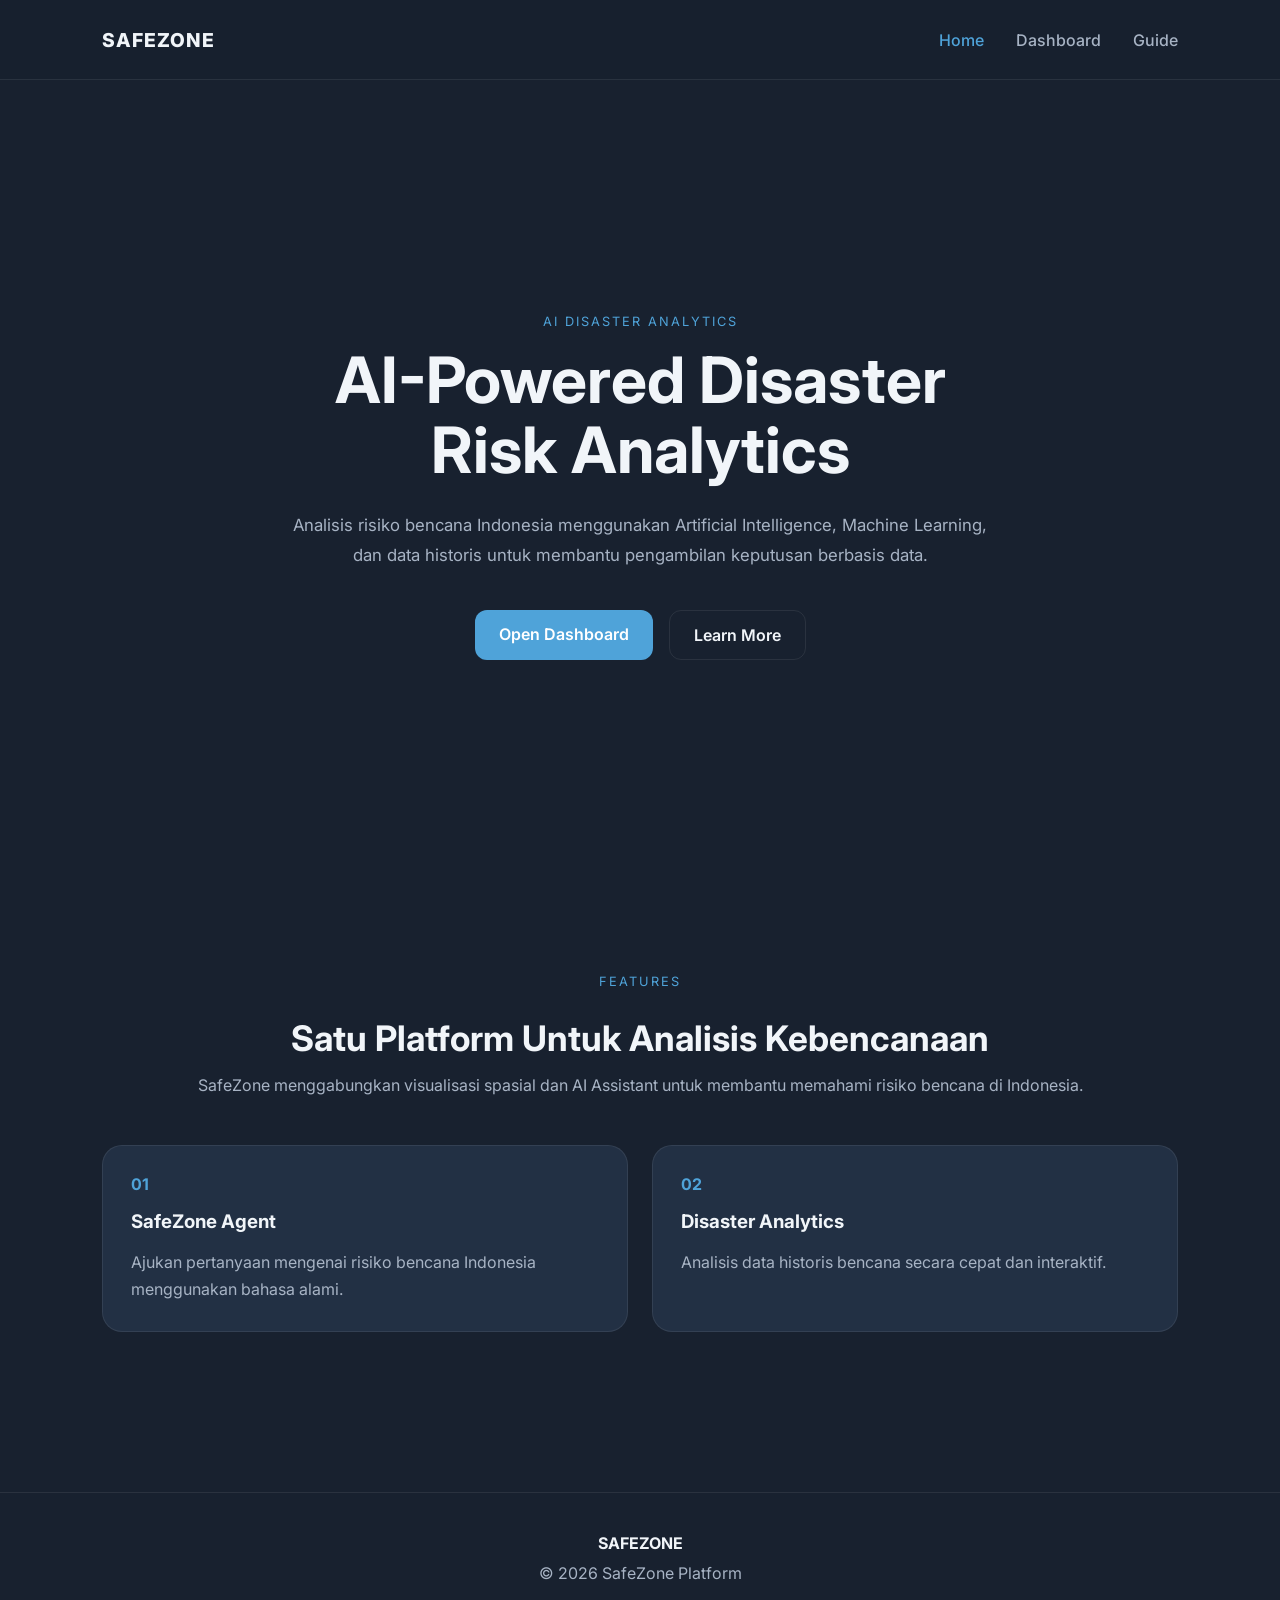
==== index.html @ c96df090 "polishing design and initialize chatbot" ====
<!DOCTYPE html>
<html lang="id">

<head>
    <meta charset="UTF-8">
    <meta name="viewport" content="width=device-width, initial-scale=1.0">

    <title>SafeZone</title>

    <link rel="preconnect" href="https://fonts.googleapis.com">
    <link rel="preconnect" href="https://fonts.gstatic.com" crossorigin>

    <link href="https://fonts.googleapis.com/css2?family=Inter:wght@300;400;500;600;700;800&display=swap"
        rel="stylesheet">

    <link rel="stylesheet" href="css/style.css">
</head>

<body>

    <!-- HEADER -->
    <header class="header">

        <a href="index.html" class="logo">
            SAFEZONE
        </a>

        <nav class="navbar">
            <a href="index.html" class="active">Home</a>
            <a href="dashboard.html">Dashboard</a>
            <a href="guide.html">Guide</a>
        </nav>

    </header>

    <!-- HERO -->
    <section class="hero">

        <div class="hero-content">

            <span class="section-tag">
                AI DISASTER ANALYTICS
            </span>

            <h1>
                AI-Powered Disaster <br>
                Risk Analytics
            </h1>

            <p>
                Analisis risiko bencana Indonesia menggunakan
                Artificial Intelligence, Machine Learning,
                dan data historis untuk membantu pengambilan
                keputusan berbasis data.
            </p>

            <div class="hero-buttons">

                <a href="dashboard.html" class="btn-primary">
                    Open Dashboard
                </a>

                <a href="guide.html" class="btn-secondary">
                    Learn More
                </a>

            </div>

        </div>

    </section>

    <!-- FEATURES -->
    <section class="features-section">

        <div class="section-header">

            <span class="section-tag">
                FEATURES
            </span>

            <h2>
                Satu Platform Untuk Analisis Kebencanaan
            </h2>

            <p>
                SafeZone menggabungkan visualisasi spasial dan
                AI Assistant untuk membantu memahami risiko
                bencana di Indonesia.
            </p>

        </div>

        <div class="features-grid">

            <article class="feature-card">

                <span class="feature-number">
                    01
                </span>

                <h3>
                    SafeZone Agent
                </h3>

                <p>
                    Ajukan pertanyaan mengenai risiko
                    bencana Indonesia menggunakan bahasa alami.
                </p>

            </article>

            <article class="feature-card">

                <span class="feature-number">
                    02
                </span>

                <h3>
                    Disaster Analytics
                </h3>

                <p>
                    Analisis data historis bencana
                    secara cepat dan interaktif.
                </p>

            </article>

        </div>

    </section>

    <!-- FOOTER -->
    <footer>

        <div class="footer-logo">
            SAFEZONE
        </div>

        <div class="footer-copy">
            © 2026 SafeZone Platform
        </div>

    </footer>

</body>

</html>
---- css/style.css ----
:root{

    --bg:#18212F;

    --surface:#223044;

    --surface-2:#2B3A4F;

    --accent:#4FA3D9;

    --accent-hover:#6AB5E5;

    --text:#F1F5F9;

    --muted:#A7B3C4;

    --border:rgba(255,255,255,.08);

}

*{
    margin:0;
    padding:0;
    box-sizing:border-box;
}

html{
    scroll-behavior:smooth;
}

body{

    font-family:'Inter',sans-serif;

    background:var(--bg);

    color:var(--text);

    min-height:100vh;

}

/* HEADER */

.header{

    position:sticky;

    top:0;

    z-index:1000;

    width:100%;

    height:80px;

    padding:0 8%;

    display:flex;

    justify-content:space-between;

    align-items:center;

    background:rgba(24,33,47,.92);

    backdrop-filter:blur(12px);

    border-bottom:1px solid var(--border);

}

.logo{

    text-decoration:none;

    color:var(--text);

    font-size:1.2rem;

    font-weight:800;

    letter-spacing:1px;

}

.navbar{

    display:flex;

    gap:32px;

}

.navbar a{

    text-decoration:none;

    color:var(--muted);

    font-weight:500;

    transition:.25s;

}

.navbar a:hover{

    color:var(--text);

}

.navbar a.active{

    color:var(--accent);

}

/* HERO */

.hero{

    min-height:90vh;

    display:flex;

    justify-content:center;

    align-items:center;

    padding:0 8%;

}

.hero-content{

    max-width:900px;

    text-align:center;

}

.section-tag{

    display:inline-block;

    color:var(--accent);

    font-size:.8rem;

    letter-spacing:2px;

    margin-bottom:16px;

}

.hero h1{

    font-size:4rem;

    line-height:1.1;

    margin-bottom:24px;

}

.hero p{

    color:var(--muted);

    font-size:1.05rem;

    line-height:1.8;

    max-width:700px;

    margin:auto;

}

.hero-buttons{

    margin-top:40px;

    display:flex;

    justify-content:center;

    gap:16px;

}

.btn-primary,
.btn-secondary{

    text-decoration:none;

    padding:14px 24px;

    border-radius:12px;

    font-weight:600;

    transition:.25s;

}

.btn-primary{

    background:var(--accent);

    color:white;

}

.btn-primary:hover{

    background:var(--accent-hover);

}

.btn-secondary{

    border:1px solid var(--border);

    color:var(--text);

}

.btn-secondary:hover{

    background:var(--surface);

}

/* FEATURES */

.features-section{

    padding:80px 8%;

}

.section-header{

    text-align:center;

    margin-bottom:50px;

}

.section-header h2{

    margin-top:12px;

    font-size:2.2rem;

}

.section-header p{

    color:var(--muted);

    margin-top:16px;

}

.features-grid{

    display:grid;

    grid-template-columns:repeat(auto-fit,minmax(280px,1fr));

    gap:24px;

}

.feature-card{

    background:var(--surface);

    border:1px solid var(--border);

    border-radius:20px;

    padding:28px;

    transition:.25s;

}

.feature-card:hover{

    transform:translateY(-4px);

    background:var(--surface-2);

}

.feature-number{

    color:var(--accent);

    font-weight:700;

}

.feature-card h3{

    margin:16px 0;

}

.feature-card p{

    color:var(--muted);

    line-height:1.7;

}

/* DASHBOARD */

.dashboard-layout{

    display:grid;

    grid-template-columns:2fr 1fr;

    gap:24px;

    padding:24px;

    min-height:calc(100vh - 80px);

}

.map-placeholder{

    height:calc(100vh - 128px);

    border-radius:24px;

    background:
    linear-gradient(
        135deg,
        #223044,
        #18212F
    );

    border:1px solid var(--border);

    display:flex;

    justify-content:center;

    align-items:center;

    text-align:center;

}

.placeholder-content h2{

    margin:16px 0;

    font-size:2rem;

}

.placeholder-content p{

    color:var(--muted);

}

.placeholder-small{

    margin-top:12px;

    font-size:.9rem;

}

.sidebar{

    height:calc(100vh - 128px);

    display:flex;

    flex-direction:column;

}

.chat-card,
.answer-card{

    background:var(--surface);

    border:1px solid var(--border);

    border-radius:20px;

    padding:24px;

    height:100%;

    display:flex;

    flex-direction:column;

}

.chat-card textarea{

    flex:1;

    min-height:180px;
}

.card-subtitle{

    color:var(--muted);

    margin-top:8px;

    margin-bottom:18px;

}

textarea{

    width:100%;

    height:140px;

    resize:none;

    background:var(--bg);

    border:1px solid var(--border);

    border-radius:12px;

    color:var(--text);

    padding:14px;

    font-family:'Inter',sans-serif;

}

textarea:focus{

    outline:none;

    border-color:var(--accent);

}

.prompt-grid{

    display:grid;

    gap:10px;

    margin:16px 0;

}

.prompt-grid button{

    background:var(--surface-2);

    color:var(--text);

    border:none;

    border-radius:12px;

    padding:12px;

    cursor:pointer;

    transition:.25s;

}

.prompt-grid button:hover{

    background:#34475f;

}

.send-btn{

    width:100%;

    border:none;

    border-radius:12px;

    padding:14px;

    background:var(--accent);

    color:white;

    font-weight:600;

    cursor:pointer;

}

.send-btn:hover{

    background:var(--accent-hover);

}

.answer-card{

    min-height:250px;

}

#answer-content{

    margin-top:16px;

    color:var(--muted);

    line-height:1.8;

}

/* GUIDE */

.guide-section{

    padding:80px 8%;

    display:flex;

    justify-content:center;

}

.guide-card{

    width:100%;

    max-width:900px;

    background:var(--surface);

    border:1px solid var(--border);

    border-radius:24px;

    padding:40px;

}

.guide-card h1{

    margin:16px 0;

}

.guide-card p{

    color:var(--muted);

    margin-bottom:24px;

}

.guide-card ol{

    padding-left:20px;

}

.guide-card li{

    margin-bottom:16px;

    line-height:1.8;

}

/* FOOTER */

footer{

    padding:40px;

    text-align:center;

    border-top:1px solid var(--border);

    margin-top:80px;

}

.footer-logo{

    font-weight:700;

    margin-bottom:10px;

}

.footer-copy{

    color:var(--muted);

}

/* RESPONSIVE */

@media(max-width:1100px){

    .dashboard-layout{

        grid-template-columns:1fr;

    }

    .map-placeholder{

        height:500px;

    }

}

@media(max-width:768px){

    .header{

        padding:0 5%;

    }

    .navbar{

        gap:16px;

    }

    .hero h1{

        font-size:2.8rem;

    }

    .hero-buttons{

        flex-direction:column;

    }

}

.hidden{
    display:none;
}

.answer-header{

    display:flex;

    justify-content:space-between;

    align-items:center;

    margin-bottom:20px;

}

.close-answer{

    width:38px;

    height:38px;

    border:none;

    border-radius:10px;

    cursor:pointer;

    background:var(--surface-2);

    color:white;

    font-size:16px;

    transition:.2s;

}

.close-answer:hover{

    background:#3d5068;

}

#answer-content{
    overflow-y: auto;

    /* Firefox */
    scrollbar-width: thin;
    scrollbar-color: rgba(255,255,255,0.15) transparent;
}

/* Chrome / Edge */
#answer-content::-webkit-scrollbar{
    width: 3px;
}

#answer-content::-webkit-scrollbar-track{
    background: transparent;
}

#answer-content::-webkit-scrollbar-thumb{
    background: rgba(255,255,255,0.15);
    border-radius: 999px;
}

#answer-content::-webkit-scrollbar-thumb:hover{
    background: rgba(255,255,255,0.3);
}
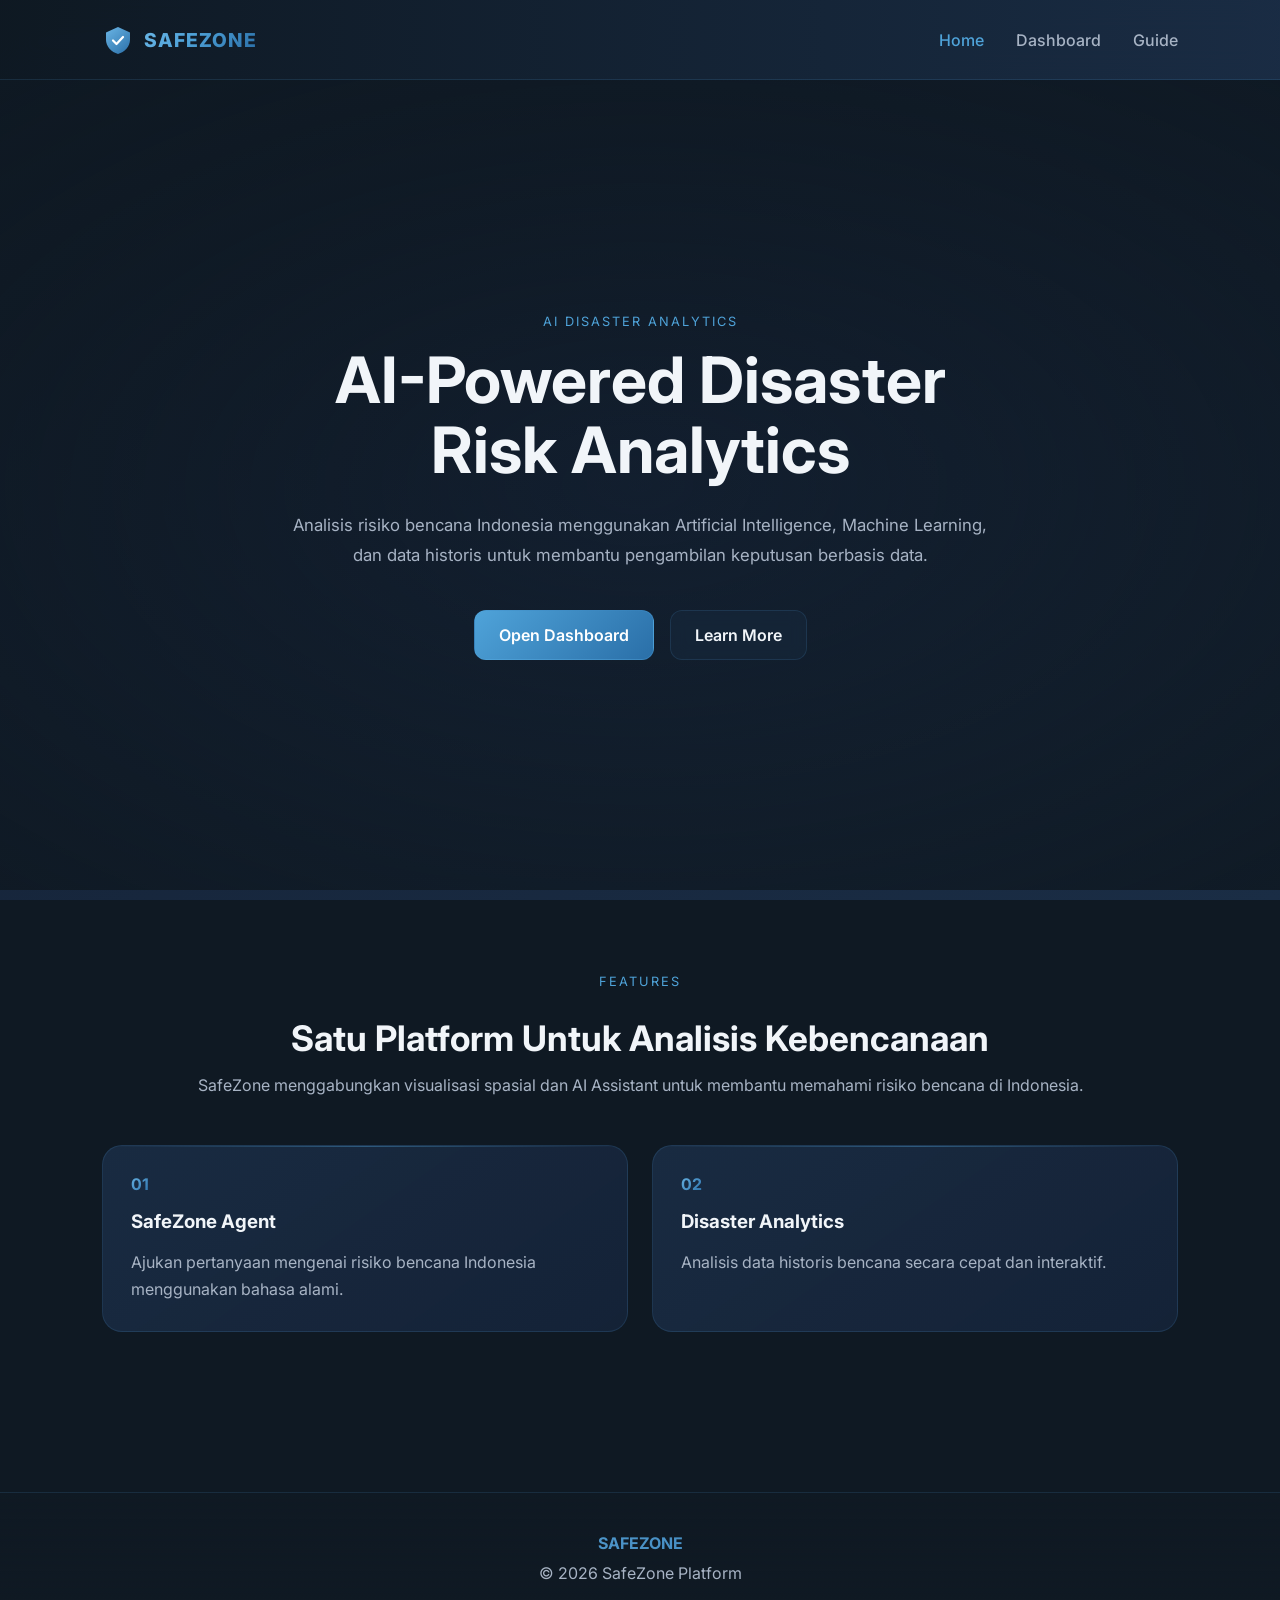
==== commit 1269eb4c: "query dropdown, image background, gradient, logo" ====
--- a/index.html
+++ b/index.html
@@ -4,15 +4,10 @@
 <head>
     <meta charset="UTF-8">
     <meta name="viewport" content="width=device-width, initial-scale=1.0">
-
     <title>SafeZone</title>
-
     <link rel="preconnect" href="https://fonts.googleapis.com">
     <link rel="preconnect" href="https://fonts.gstatic.com" crossorigin>
-
-    <link href="https://fonts.googleapis.com/css2?family=Inter:wght@300;400;500;600;700;800&display=swap"
-        rel="stylesheet">
-
+    <link href="https://fonts.googleapis.com/css2?family=Inter:wght@300;400;500;600;700;800&display=swap" rel="stylesheet">
     <link rel="stylesheet" href="css/style.css">
 </head>
 
@@ -22,7 +17,17 @@
     <header class="header">
 
         <a href="index.html" class="logo">
-            SAFEZONE
+            <svg class="logo-icon" viewBox="0 0 32 32" fill="none" xmlns="http://www.w3.org/2000/svg">
+                <path d="M16 3L4 8.5V16C4 22.3 9.4 28.1 16 30C22.6 28.1 28 22.3 28 16V8.5L16 3Z" fill="url(#shieldGrad)" />
+                <path d="M11 16.5L14.5 20L21 13" stroke="white" stroke-width="2.2" stroke-linecap="round" stroke-linejoin="round"/>
+                <defs>
+                    <linearGradient id="shieldGrad" x1="4" y1="3" x2="28" y2="30" gradientUnits="userSpaceOnUse">
+                        <stop offset="0%" stop-color="#6AB5E5"/>
+                        <stop offset="100%" stop-color="#2A6FA8"/>
+                    </linearGradient>
+                </defs>
+            </svg>
+            <span class="logo-text">SAFEZONE</span>
         </a>
 
         <nav class="navbar">
@@ -35,6 +40,22 @@
 
     <!-- HERO -->
     <section class="hero">
+
+        <!-- PHOTO GRID BACKGROUND -->
+        <div class="photo-grid-bg" aria-hidden="true">
+            <div class="photo-cell"><div class="photo-inner" style="background-image:url('https://sitaba.pu.go.id/user/file/2026_06_08_06_49_08.687731_file.jpeg')"></div></div>
+            <div class="photo-cell"><div class="photo-inner" style="background-image:url('https://sitaba.pu.go.id/user/file/2026_06_08_03_32_44.737347_file.jpeg')"></div></div>
+            <div class="photo-cell"><div class="photo-inner" style="background-image:url('https://sitaba.pu.go.id/user/file/2025_01_19_04_13_32.351459_file.png')"></div></div>
+            <div class="photo-cell"><div class="photo-inner" style="background-image:url('https://sitaba.pu.go.id/user/file/2026_06_05_07_08_30.312844_file.png')"></div></div>
+            <div class="photo-cell"><div class="photo-inner" style="background-image:url('https://sitaba.pu.go.id/user/file/2026_06_03_02_18_58.287876_file.jpeg')"></div></div>
+            <div class="photo-cell"><div class="photo-inner" style="background-image:url('https://sitaba.pu.go.id/user/file/2025_01_10_02_59_33.977722_file.png')"></div></div>
+            <div class="photo-cell"><div class="photo-inner" style="background-image:url('https://sitaba.pu.go.id/user/file/2026_05_30_11_04_19.041649_file.jpeg')"></div></div>
+            <div class="photo-cell"><div class="photo-inner" style="background-image:url('https://sitaba.pu.go.id/user/file/2026_05_28_01_22_02.869394_file.jpeg')"></div></div>
+            <div class="photo-cell"><div class="photo-inner" style="background-image:url('https://sitaba.pu.go.id/user/file/2026_05_28_01_04_11.043793_file.jpeg')"></div></div>
+            <div class="photo-cell"><div class="photo-inner" style="background-image:url('https://sitaba.pu.go.id/user/file/2026_05_26_05_09_00.289152_file.png')"></div></div>
+            <div class="photo-cell"><div class="photo-inner" style="background-image:url('https://sitaba.pu.go.id/user/file/2026_05_22_11_23_45.649130_file.jpeg')"></div></div>
+            <div class="photo-cell"><div class="photo-inner" style="background-image:url('https://sitaba.pu.go.id/user/file/2026_05_13_10_04_32.096953_file.png')"></div></div>
+        </div>
 
         <div class="hero-content">
 
@@ -94,37 +115,15 @@
         <div class="features-grid">
 
             <article class="feature-card">
-
-                <span class="feature-number">
-                    01
-                </span>
-
-                <h3>
-                    SafeZone Agent
-                </h3>
-
-                <p>
-                    Ajukan pertanyaan mengenai risiko
-                    bencana Indonesia menggunakan bahasa alami.
-                </p>
-
+                <span class="feature-number">01</span>
+                <h3>SafeZone Agent</h3>
+                <p>Ajukan pertanyaan mengenai risiko bencana Indonesia menggunakan bahasa alami.</p>
             </article>
 
             <article class="feature-card">
-
-                <span class="feature-number">
-                    02
-                </span>
-
-                <h3>
-                    Disaster Analytics
-                </h3>
-
-                <p>
-                    Analisis data historis bencana
-                    secara cepat dan interaktif.
-                </p>
-
+                <span class="feature-number">02</span>
+                <h3>Disaster Analytics</h3>
+                <p>Analisis data historis bencana secara cepat dan interaktif.</p>
             </article>
 
         </div>
@@ -133,17 +132,9 @@
 
     <!-- FOOTER -->
     <footer>
-
-        <div class="footer-logo">
-            SAFEZONE
-        </div>
-
-        <div class="footer-copy">
-            © 2026 SafeZone Platform
-        </div>
-
+        <div class="footer-logo">SAFEZONE</div>
+        <div class="footer-copy">© 2026 SafeZone Platform</div>
     </footer>
 
 </body>
-
 </html>
--- a/css/style.css
+++ b/css/style.css
@@ -1,21 +1,20 @@
 :root{
-
-    --bg:#18212F;
-
-    --surface:#223044;
-
-    --surface-2:#2B3A4F;
+    --bg-start:#0F1923;
+    --bg-end:#1A2D45;
+    --bg:linear-gradient(160deg, #0F1923 0%, #152338 50%, #1A2D45 100%);
+
+    --surface:rgba(26,45,69,0.85);
+    --surface-2:rgba(35,58,88,0.9);
+    --surface-solid:#1A2D45;
 
     --accent:#4FA3D9;
-
     --accent-hover:#6AB5E5;
+    --accent-2:#2A6FA8;
 
     --text:#F1F5F9;
-
     --muted:#A7B3C4;
-
     --border:rgba(255,255,255,.08);
-
+    --border-accent:rgba(79,163,217,0.15);
 }
 
 *{
@@ -29,707 +28,617 @@
 }
 
 body{
-
     font-family:'Inter',sans-serif;
-
-    background:var(--bg);
-
+    background:#0F1923;
+    background-image:linear-gradient(160deg, #0F1923 0%, #152338 50%, #1A2D45 100%);
+    background-attachment:fixed;
     color:var(--text);
-
     min-height:100vh;
-
 }
 
 /* HEADER */
 
 .header{
-
     position:sticky;
-
     top:0;
-
     z-index:1000;
-
     width:100%;
-
     height:80px;
-
     padding:0 8%;
-
-    display:flex;
-
+    display:flex;
     justify-content:space-between;
-
     align-items:center;
-
-    background:rgba(24,33,47,.92);
-
-    backdrop-filter:blur(12px);
-
-    border-bottom:1px solid var(--border);
-
-}
+    background:linear-gradient(90deg, rgba(15,25,35,0.95) 0%, rgba(26,45,69,0.95) 100%);
+    backdrop-filter:blur(16px);
+    border-bottom:1px solid var(--border-accent);
+}
+
+/* LOGO */
 
 .logo{
-
     text-decoration:none;
-
+    display:flex;
+    align-items:center;
+    gap:10px;
+}
+
+.logo-icon{
+    width:32px;
+    height:32px;
+    flex-shrink:0;
+}
+
+.logo-text{
+    font-size:1.2rem;
+    font-weight:800;
+    letter-spacing:1px;
+    background:linear-gradient(135deg, #6AB5E5 0%, #4FA3D9 40%, #2A6FA8 100%);
+    -webkit-background-clip:text;
+    -webkit-text-fill-color:transparent;
+    background-clip:text;
+}
+
+.navbar{
+    display:flex;
+    gap:32px;
+}
+
+.navbar a{
+    text-decoration:none;
+    color:var(--muted);
+    font-weight:500;
+    transition:.25s;
+}
+
+.navbar a:hover{
     color:var(--text);
-
-    font-size:1.2rem;
-
-    font-weight:800;
-
-    letter-spacing:1px;
-
-}
-
-.navbar{
-
-    display:flex;
-
-    gap:32px;
-
-}
-
-.navbar a{
-
-    text-decoration:none;
-
-    color:var(--muted);
-
-    font-weight:500;
-
-    transition:.25s;
-
-}
-
-.navbar a:hover{
-
-    color:var(--text);
-
 }
 
 .navbar a.active{
-
     color:var(--accent);
-
 }
 
 /* HERO */
 
 .hero{
-
+    position:relative;
     min-height:90vh;
-
-    display:flex;
-
+    display:flex;
     justify-content:center;
-
     align-items:center;
-
     padding:0 8%;
-
+    overflow:hidden;
+}
+
+/* PHOTO GRID BACKGROUND */
+
+.photo-grid-bg{
+    position:absolute;
+    inset:0;
+    display:grid;
+    grid-template-columns:repeat(4, 1fr);
+    grid-template-rows:repeat(3, 1fr);
+    gap:8px;
+    padding:8px;
+    z-index:0;
+}
+
+.photo-cell{
+    border-radius:12px;
+    overflow:hidden;
+    opacity:0;
+    animation:fadeInCell .6s ease forwards;
+}
+
+.photo-cell:nth-child(1)  { animation-delay:.05s }
+.photo-cell:nth-child(2)  { animation-delay:.10s }
+.photo-cell:nth-child(3)  { animation-delay:.15s }
+.photo-cell:nth-child(4)  { animation-delay:.20s }
+.photo-cell:nth-child(5)  { animation-delay:.25s }
+.photo-cell:nth-child(6)  { animation-delay:.30s }
+.photo-cell:nth-child(7)  { animation-delay:.35s }
+.photo-cell:nth-child(8)  { animation-delay:.40s }
+.photo-cell:nth-child(9)  { animation-delay:.45s }
+.photo-cell:nth-child(10) { animation-delay:.50s }
+.photo-cell:nth-child(11) { animation-delay:.55s }
+.photo-cell:nth-child(12) { animation-delay:.60s }
+
+@keyframes fadeInCell{
+    to { opacity:.3; }
+}
+
+.photo-inner{
+    width:100%;
+    height:100%;
+    background-size:cover;
+    background-position:center;
+    transition:transform .5s ease, opacity .3s ease;
+}
+
+.photo-cell:hover .photo-inner{
+    transform:scale(1.12);
+    opacity:0.6;
+}
+
+.hero::after{
+    content:'';
+    position:absolute;
+    inset:0;
+    background:
+        radial-gradient(ellipse 80% 70% at 50% 50%,
+            rgba(15,25,35,0.45) 0%,
+            rgba(15,25,35,0.94) 100%);
+    z-index:1;
+    pointer-events:none;
 }
 
 .hero-content{
-
+    position:relative;
     max-width:900px;
-
     text-align:center;
-
+    z-index:2;
 }
 
 .section-tag{
-
     display:inline-block;
-
     color:var(--accent);
-
     font-size:.8rem;
-
     letter-spacing:2px;
-
     margin-bottom:16px;
-
 }
 
 .hero h1{
-
     font-size:4rem;
-
     line-height:1.1;
-
     margin-bottom:24px;
-
 }
 
 .hero p{
-
-    color:var(--muted);
-
+    color:var(--muted);
     font-size:1.05rem;
-
     line-height:1.8;
-
     max-width:700px;
-
     margin:auto;
-
 }
 
 .hero-buttons{
-
     margin-top:40px;
-
-    display:flex;
-
+    display:flex;
     justify-content:center;
-
     gap:16px;
-
 }
 
 .btn-primary,
 .btn-secondary{
-
     text-decoration:none;
-
     padding:14px 24px;
-
     border-radius:12px;
-
     font-weight:600;
-
     transition:.25s;
-
 }
 
 .btn-primary{
-
-    background:var(--accent);
-
+    background:linear-gradient(135deg, #4FA3D9 0%, #2A6FA8 100%);
     color:white;
-
+    border:1px solid rgba(79,163,217,0.3);
 }
 
 .btn-primary:hover{
-
-    background:var(--accent-hover);
-
+    background:linear-gradient(135deg, #6AB5E5 0%, #3D85BF 100%);
+    box-shadow:0 4px 20px rgba(79,163,217,0.25);
 }
 
 .btn-secondary{
-
-    border:1px solid var(--border);
-
+    border:1px solid var(--border-accent);
     color:var(--text);
-
+    background:rgba(26,45,69,0.4);
+    backdrop-filter:blur(8px);
 }
 
 .btn-secondary:hover{
-
-    background:var(--surface);
-
+    background:rgba(35,58,88,0.7);
+    border-color:rgba(79,163,217,0.3);
 }
 
 /* FEATURES */
 
 .features-section{
-
     padding:80px 8%;
-
 }
 
 .section-header{
-
     text-align:center;
-
     margin-bottom:50px;
-
 }
 
 .section-header h2{
-
     margin-top:12px;
-
     font-size:2.2rem;
-
 }
 
 .section-header p{
-
-    color:var(--muted);
-
+    color:var(--muted);
     margin-top:16px;
-
 }
 
 .features-grid{
-
     display:grid;
-
     grid-template-columns:repeat(auto-fit,minmax(280px,1fr));
-
     gap:24px;
-
 }
 
 .feature-card{
-
-    background:var(--surface);
-
-    border:1px solid var(--border);
-
+    background:linear-gradient(145deg, rgba(26,45,69,0.9) 0%, rgba(21,35,56,0.95) 100%);
+    border:1px solid var(--border-accent);
     border-radius:20px;
-
     padding:28px;
-
-    transition:.25s;
-
+    transition:.3s;
+    position:relative;
+    overflow:hidden;
+}
+
+.feature-card::before{
+    content:'';
+    position:absolute;
+    top:0;
+    left:0;
+    right:0;
+    height:1px;
+    background:linear-gradient(90deg, transparent, rgba(79,163,217,0.4), transparent);
 }
 
 .feature-card:hover{
-
     transform:translateY(-4px);
-
-    background:var(--surface-2);
-
+    background:linear-gradient(145deg, rgba(35,58,88,0.95) 0%, rgba(26,45,69,1) 100%);
+    border-color:rgba(79,163,217,0.3);
+    box-shadow:0 12px 32px rgba(0,0,0,0.3);
 }
 
 .feature-number{
-
-    color:var(--accent);
-
+    background:linear-gradient(135deg, #6AB5E5, #2A6FA8);
+    -webkit-background-clip:text;
+    -webkit-text-fill-color:transparent;
+    background-clip:text;
     font-weight:700;
-
+    font-size:1rem;
 }
 
 .feature-card h3{
-
     margin:16px 0;
-
 }
 
 .feature-card p{
-
-    color:var(--muted);
-
+    color:var(--muted);
     line-height:1.7;
-
 }
 
 /* DASHBOARD */
 
 .dashboard-layout{
-
     display:grid;
-
     grid-template-columns:2fr 1fr;
-
     gap:24px;
-
     padding:24px;
-
     min-height:calc(100vh - 80px);
-
 }
 
 .map-placeholder{
-
     height:calc(100vh - 128px);
-
     border-radius:24px;
-
-    background:
-    linear-gradient(
-        135deg,
-        #223044,
-        #18212F
-    );
-
-    border:1px solid var(--border);
-
-    display:flex;
-
+    background:linear-gradient(145deg, rgba(26,45,69,0.9), rgba(15,25,35,0.95));
+    border:1px solid var(--border-accent);
+    display:flex;
     justify-content:center;
-
     align-items:center;
-
     text-align:center;
-
-}
-
-.placeholder-content h2{
-
-    margin:16px 0;
-
-    font-size:2rem;
-
-}
-
-.placeholder-content p{
-
-    color:var(--muted);
-
-}
-
-.placeholder-small{
-
-    margin-top:12px;
-
-    font-size:.9rem;
-
+    padding:16px;
+    box-sizing:border-box;
+}
+
+.map-frame{
+    width:100%;
+    height:100%;
+    background:rgba(21,35,56,0.8);
+    border:1px solid var(--border-accent);
+    border-radius:20px;
+    box-shadow:0 6px 24px rgba(0,0,0,.3);
+    overflow:hidden;
+    display:flex;
+}
+
+.map-iframe{
+    width:100%;
+    height:100%;
+    border:none;
+    border-radius:20px;
 }
 
 .sidebar{
-
     height:calc(100vh - 128px);
-
-    display:flex;
-
+    display:flex;
     flex-direction:column;
-
 }
 
 .chat-card,
 .answer-card{
-
-    background:var(--surface);
-
-    border:1px solid var(--border);
-
+    background:linear-gradient(160deg, rgba(26,45,69,0.95) 0%, rgba(21,35,56,0.98) 100%);
+    border:1px solid var(--border-accent);
     border-radius:20px;
-
     padding:24px;
-
     height:100%;
-
-    display:flex;
-
+    display:flex;
     flex-direction:column;
-
-}
-
-.chat-card textarea{
-
+    position:relative;
+    overflow:hidden;
+}
+
+.chat-card::before,
+.answer-card::before{
+    content:'';
+    position:absolute;
+    top:0;
+    left:0;
+    right:0;
+    height:1px;
+    background:linear-gradient(90deg, transparent, rgba(79,163,217,0.35), transparent);
+}
+
+.card-subtitle{
+    color:var(--muted);
+    margin-top:8px;
+    margin-bottom:18px;
+}
+
+textarea{
+    width:100%;
+    height:110px;
+    resize:none;
+    background:rgba(15,25,35,0.7);
+    border:1px solid var(--border-accent);
+    border-radius:12px;
+    color:var(--text);
+    padding:14px;
+    font-family:'Inter',sans-serif;
+    flex-shrink:0;
+    transition:.25s;
+}
+
+textarea:focus{
+    outline:none;
+    border-color:rgba(79,163,217,0.5);
+    background:rgba(15,25,35,0.9);
+    box-shadow:0 0 0 3px rgba(79,163,217,0.08);
+}
+
+/* PROMPT GRID — scrollable */
+
+.prompt-grid{
+    display:grid;
+    gap:8px;
+    margin:14px 0;
     flex:1;
-
-    min-height:180px;
-}
-
-.card-subtitle{
-
-    color:var(--muted);
-
-    margin-top:8px;
-
-    margin-bottom:18px;
-
-}
-
-textarea{
-
+    overflow-y:auto;
+    min-height:0;
+    scrollbar-width:thin;
+    scrollbar-color:rgba(79,163,217,0.2) transparent;
+}
+
+.prompt-grid::-webkit-scrollbar{
+    width:3px;
+}
+
+.prompt-grid::-webkit-scrollbar-track{
+    background:transparent;
+}
+
+.prompt-grid::-webkit-scrollbar-thumb{
+    background:rgba(79,163,217,0.2);
+    border-radius:999px;
+}
+
+.prompt-grid::-webkit-scrollbar-thumb:hover{
+    background:rgba(79,163,217,0.4);
+}
+
+.prompt-grid button{
+    background:rgba(35,58,88,0.6);
+    color:var(--muted);
+    border:1px solid var(--border-accent);
+    border-radius:12px;
+    padding:11px 14px;
+    cursor:pointer;
+    transition:.25s;
+    text-align:left;
+    font-size:.85rem;
+    line-height:1.4;
+    flex-shrink:0;
+}
+
+.prompt-grid button:hover{
+    background:rgba(42,111,168,0.25);
+    color:var(--accent-hover);
+    border-color:rgba(79,163,217,0.3);
+}
+
+.send-btn{
     width:100%;
-
-    height:140px;
-
-    resize:none;
-
-    background:var(--bg);
-
-    border:1px solid var(--border);
-
+    border:none;
     border-radius:12px;
-
+    padding:14px;
+    background:linear-gradient(135deg, #4FA3D9 0%, #2A6FA8 100%);
+    color:white;
+    font-weight:600;
+    cursor:pointer;
+    flex-shrink:0;
+    margin-top:12px;
+    transition:.25s;
+    border:1px solid rgba(79,163,217,0.3);
+}
+
+.send-btn:hover{
+    background:linear-gradient(135deg, #6AB5E5 0%, #3D85BF 100%);
+    box-shadow:0 4px 20px rgba(79,163,217,0.25);
+}
+
+.answer-card{
+    min-height:250px;
+}
+
+#answer-content{
+    margin-top:16px;
+    color:var(--muted);
+    line-height:1.8;
+    overflow-y:auto;
+    flex:1;
+    min-height:0;
+    scrollbar-width:thin;
+    scrollbar-color:rgba(79,163,217,0.2) transparent;
+}
+
+#answer-content::-webkit-scrollbar{
+    width:3px;
+}
+
+#answer-content::-webkit-scrollbar-track{
+    background:transparent;
+}
+
+#answer-content::-webkit-scrollbar-thumb{
+    background:rgba(79,163,217,0.2);
+    border-radius:999px;
+}
+
+#answer-content::-webkit-scrollbar-thumb:hover{
+    background:rgba(79,163,217,0.4);
+}
+
+/* GUIDE */
+
+.guide-section{
+    padding:80px 8%;
+    display:flex;
+    justify-content:center;
+}
+
+.guide-card{
+    width:100%;
+    max-width:900px;
+    background:linear-gradient(160deg, rgba(26,45,69,0.95) 0%, rgba(21,35,56,0.98) 100%);
+    border:1px solid var(--border-accent);
+    border-radius:24px;
+    padding:40px;
+    position:relative;
+    overflow:hidden;
+}
+
+.guide-card::before{
+    content:'';
+    position:absolute;
+    top:0;
+    left:0;
+    right:0;
+    height:1px;
+    background:linear-gradient(90deg, transparent, rgba(79,163,217,0.4), transparent);
+}
+
+.guide-card h1{
+    margin:16px 0;
+}
+
+.guide-card p{
+    color:var(--muted);
+    margin-bottom:24px;
+}
+
+.guide-card ol{
+    padding-left:20px;
+}
+
+.guide-card li{
+    margin-bottom:16px;
+    line-height:1.8;
+    color:var(--muted);
+}
+
+/* FOOTER */
+
+footer{
+    padding:40px;
+    text-align:center;
+    border-top:1px solid var(--border-accent);
+    margin-top:80px;
+    background:linear-gradient(180deg, transparent, rgba(15,25,35,0.5));
+}
+
+.footer-logo{
+    font-weight:700;
+    margin-bottom:10px;
+    background:linear-gradient(135deg, #6AB5E5, #2A6FA8);
+    -webkit-background-clip:text;
+    -webkit-text-fill-color:transparent;
+    background-clip:text;
+}
+
+.footer-copy{
+    color:var(--muted);
+}
+
+/* ANSWER HEADER */
+
+.answer-header{
+    display:flex;
+    justify-content:space-between;
+    align-items:center;
+    margin-bottom:20px;
+    flex-shrink:0;
+}
+
+.close-answer{
+    width:38px;
+    height:38px;
+    border:none;
+    border-radius:10px;
+    cursor:pointer;
+    background:rgba(35,58,88,0.8);
+    color:var(--muted);
+    font-size:16px;
+    transition:.2s;
+    border:1px solid var(--border-accent);
+}
+
+.close-answer:hover{
+    background:rgba(42,111,168,0.3);
     color:var(--text);
-
-    padding:14px;
-
-    font-family:'Inter',sans-serif;
-
-}
-
-textarea:focus{
-
-    outline:none;
-
-    border-color:var(--accent);
-
-}
-
-.prompt-grid{
-
-    display:grid;
-
-    gap:10px;
-
-    margin:16px 0;
-
-}
-
-.prompt-grid button{
-
-    background:var(--surface-2);
-
-    color:var(--text);
-
-    border:none;
-
-    border-radius:12px;
-
-    padding:12px;
-
-    cursor:pointer;
-
-    transition:.25s;
-
-}
-
-.prompt-grid button:hover{
-
-    background:#34475f;
-
-}
-
-.send-btn{
-
-    width:100%;
-
-    border:none;
-
-    border-radius:12px;
-
-    padding:14px;
-
-    background:var(--accent);
-
-    color:white;
-
-    font-weight:600;
-
-    cursor:pointer;
-
-}
-
-.send-btn:hover{
-
-    background:var(--accent-hover);
-
-}
-
-.answer-card{
-
-    min-height:250px;
-
-}
-
-#answer-content{
-
-    margin-top:16px;
-
-    color:var(--muted);
-
-    line-height:1.8;
-
-}
-
-/* GUIDE */
-
-.guide-section{
-
-    padding:80px 8%;
-
-    display:flex;
-
-    justify-content:center;
-
-}
-
-.guide-card{
-
-    width:100%;
-
-    max-width:900px;
-
-    background:var(--surface);
-
-    border:1px solid var(--border);
-
-    border-radius:24px;
-
-    padding:40px;
-
-}
-
-.guide-card h1{
-
-    margin:16px 0;
-
-}
-
-.guide-card p{
-
-    color:var(--muted);
-
-    margin-bottom:24px;
-
-}
-
-.guide-card ol{
-
-    padding-left:20px;
-
-}
-
-.guide-card li{
-
-    margin-bottom:16px;
-
-    line-height:1.8;
-
-}
-
-/* FOOTER */
-
-footer{
-
-    padding:40px;
-
-    text-align:center;
-
-    border-top:1px solid var(--border);
-
-    margin-top:80px;
-
-}
-
-.footer-logo{
-
-    font-weight:700;
-
-    margin-bottom:10px;
-
-}
-
-.footer-copy{
-
-    color:var(--muted);
-
-}
-
-/* RESPONSIVE */
-
-@media(max-width:1100px){
-
-    .dashboard-layout{
-
-        grid-template-columns:1fr;
-
-    }
-
-    .map-placeholder{
-
-        height:500px;
-
-    }
-
-}
-
-@media(max-width:768px){
-
-    .header{
-
-        padding:0 5%;
-
-    }
-
-    .navbar{
-
-        gap:16px;
-
-    }
-
-    .hero h1{
-
-        font-size:2.8rem;
-
-    }
-
-    .hero-buttons{
-
-        flex-direction:column;
-
-    }
-
-}
+}
+
+/* UTILITY */
 
 .hidden{
     display:none;
 }
 
-.answer-header{
-
-    display:flex;
-
-    justify-content:space-between;
-
-    align-items:center;
-
-    margin-bottom:20px;
-
-}
-
-.close-answer{
-
-    width:38px;
-
-    height:38px;
-
-    border:none;
-
-    border-radius:10px;
-
-    cursor:pointer;
-
-    background:var(--surface-2);
-
-    color:white;
-
-    font-size:16px;
-
-    transition:.2s;
-
-}
-
-.close-answer:hover{
-
-    background:#3d5068;
-
-}
-
-#answer-content{
-    overflow-y: auto;
-
-    /* Firefox */
-    scrollbar-width: thin;
-    scrollbar-color: rgba(255,255,255,0.15) transparent;
-}
-
-/* Chrome / Edge */
-#answer-content::-webkit-scrollbar{
-    width: 3px;
-}
-
-#answer-content::-webkit-scrollbar-track{
-    background: transparent;
-}
-
-#answer-content::-webkit-scrollbar-thumb{
-    background: rgba(255,255,255,0.15);
-    border-radius: 999px;
-}
-
-#answer-content::-webkit-scrollbar-thumb:hover{
-    background: rgba(255,255,255,0.3);
+/* RESPONSIVE */
+
+@media(max-width:1100px){
+    .dashboard-layout{
+        grid-template-columns:1fr;
+    }
+    .map-placeholder{
+        height:500px;
+    }
+}
+
+@media(max-width:768px){
+    .header{
+        padding:0 5%;
+    }
+    .navbar{
+        gap:16px;
+    }
+    .hero h1{
+        font-size:2.8rem;
+    }
+    .hero-buttons{
+        flex-direction:column;
+    }
 }
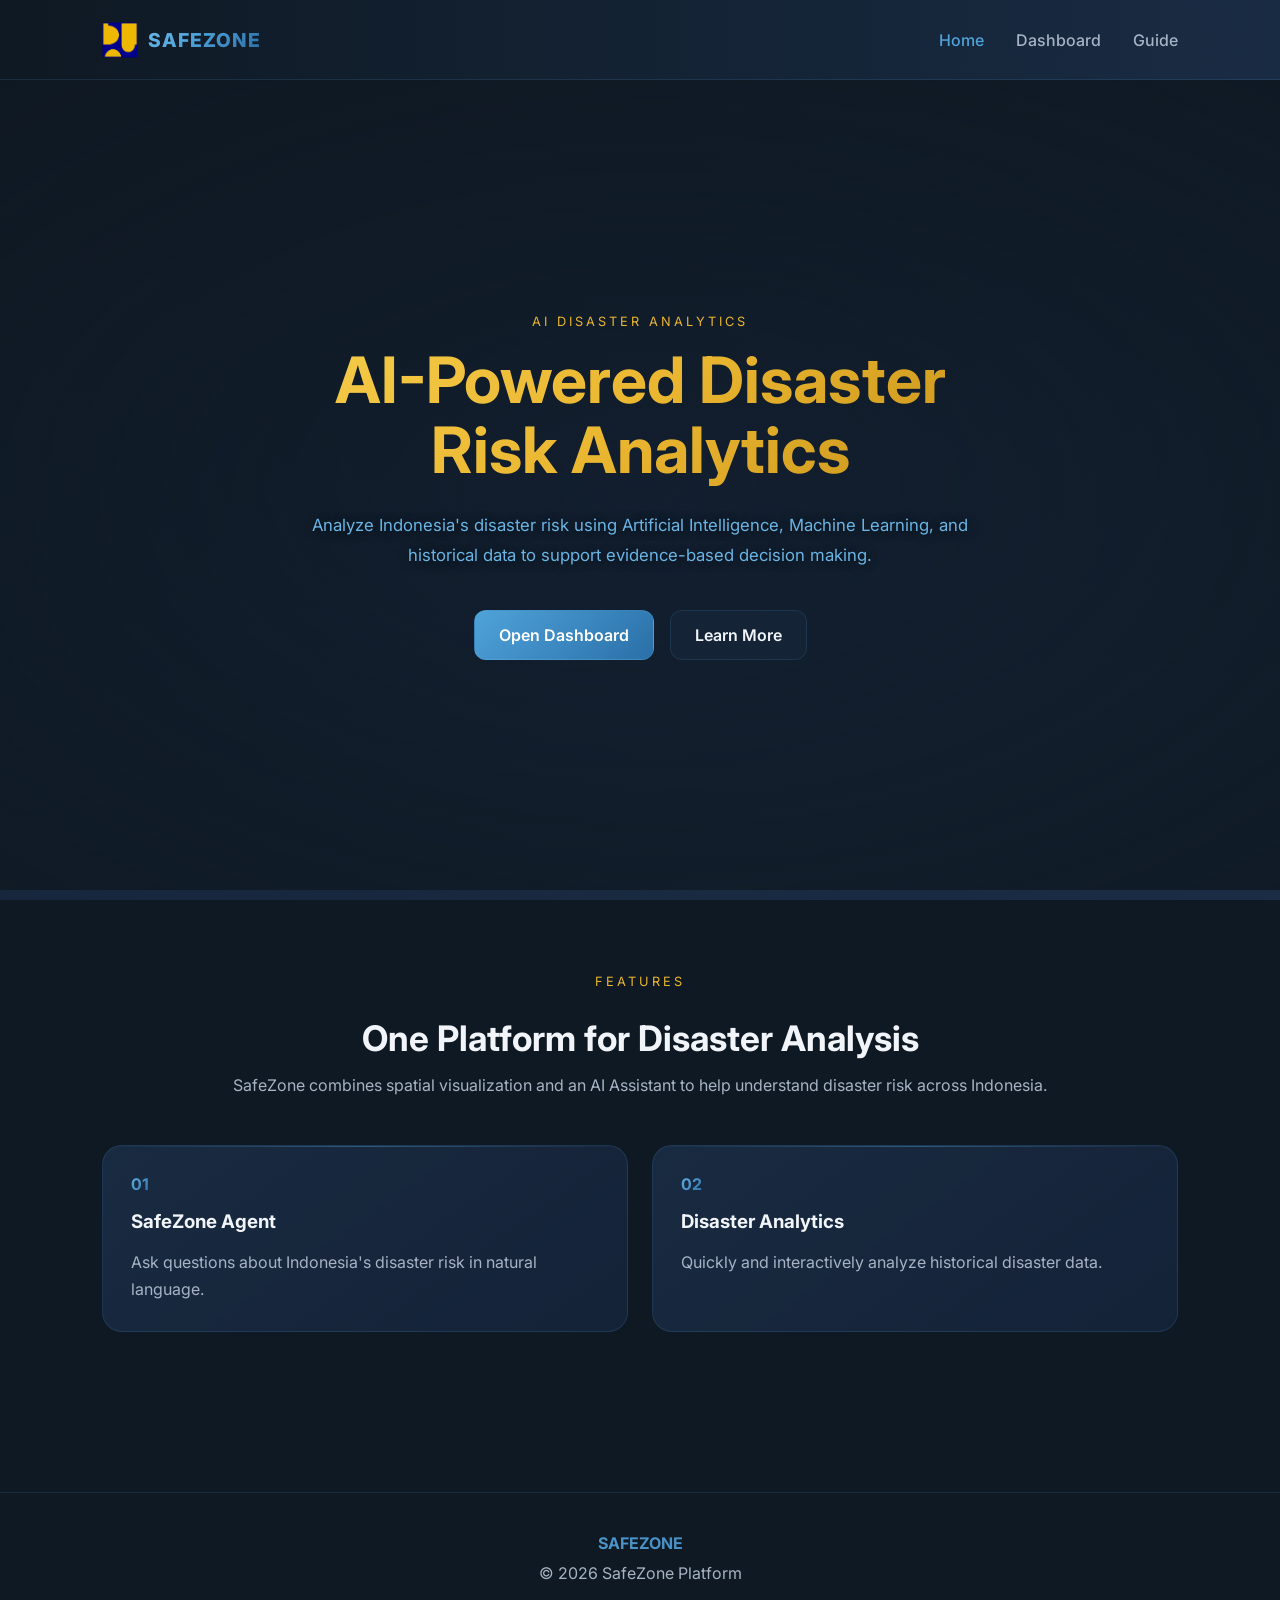
==== commit 54c0e5ef: "revisi" ====
--- a/index.html
+++ b/index.html
@@ -1,5 +1,5 @@
 <!DOCTYPE html>
-<html lang="id">
+<html lang="en">
 
 <head>
     <meta charset="UTF-8">
@@ -17,15 +17,24 @@
     <header class="header">
 
         <a href="index.html" class="logo">
-            <svg class="logo-icon" viewBox="0 0 32 32" fill="none" xmlns="http://www.w3.org/2000/svg">
-                <path d="M16 3L4 8.5V16C4 22.3 9.4 28.1 16 30C22.6 28.1 28 22.3 28 16V8.5L16 3Z" fill="url(#shieldGrad)" />
-                <path d="M11 16.5L14.5 20L21 13" stroke="white" stroke-width="2.2" stroke-linecap="round" stroke-linejoin="round"/>
-                <defs>
-                    <linearGradient id="shieldGrad" x1="4" y1="3" x2="28" y2="30" gradientUnits="userSpaceOnUse">
-                        <stop offset="0%" stop-color="#6AB5E5"/>
-                        <stop offset="100%" stop-color="#2A6FA8"/>
-                    </linearGradient>
-                </defs>
+            <!-- Logo PU: persegi dengan roda gigi dan 3 batang vertikal -->
+            <img src="assets/logo-pu.png" class="logo-icon" alt="Logo PU">
+                <rect width="40" height="40" rx="6" fill="#374774"/>
+                <rect x="1" y="1" width="38" height="38" rx="5" fill="none" stroke="#EAB630" stroke-width="1.5"/>
+                <g fill="#EAB630">
+                    <rect x="18" y="3"  width="4" height="5" rx="1"/>
+                    <rect x="18" y="32" width="4" height="5" rx="1"/>
+                    <rect x="3"  y="18" width="5" height="4" rx="1"/>
+                    <rect x="32" y="18" width="5" height="4" rx="1"/>
+                    <rect x="8.5"  y="7"   width="3.5" height="3.5" rx="0.8" transform="rotate(45 10.25 8.75)"/>
+                    <rect x="28"   y="7"   width="3.5" height="3.5" rx="0.8" transform="rotate(45 29.75 8.75)"/>
+                    <rect x="8.5"  y="29"  width="3.5" height="3.5" rx="0.8" transform="rotate(45 10.25 30.75)"/>
+                    <rect x="28"   y="29"  width="3.5" height="3.5" rx="0.8" transform="rotate(45 29.75 30.75)"/>
+                </g>
+                <circle cx="20" cy="20" r="9" fill="#374774" stroke="#EAB630" stroke-width="1.2"/>
+                <rect x="15.5" y="14" width="2.5" height="12" rx="1" fill="#EAB630"/>
+                <rect x="19"   y="12" width="2.5" height="16" rx="1" fill="#EAB630"/>
+                <rect x="22.5" y="15" width="2.5" height="10" rx="1" fill="#EAB630"/>
             </svg>
             <span class="logo-text">SAFEZONE</span>
         </a>
@@ -41,7 +50,7 @@
     <!-- HERO -->
     <section class="hero">
 
-        <!-- PHOTO GRID BACKGROUND -->
+        <!-- PHOTO GRID BACKGROUND — foto dari sitaba.pu.go.id dipertahankan -->
         <div class="photo-grid-bg" aria-hidden="true">
             <div class="photo-cell"><div class="photo-inner" style="background-image:url('https://sitaba.pu.go.id/user/file/2026_06_08_06_49_08.687731_file.jpeg')"></div></div>
             <div class="photo-cell"><div class="photo-inner" style="background-image:url('https://sitaba.pu.go.id/user/file/2026_06_08_03_32_44.737347_file.jpeg')"></div></div>
@@ -68,23 +77,15 @@
                 Risk Analytics
             </h1>
 
-            <p>
-                Analisis risiko bencana Indonesia menggunakan
-                Artificial Intelligence, Machine Learning,
-                dan data historis untuk membantu pengambilan
-                keputusan berbasis data.
+            <p class="hero-desc">
+                Analyze Indonesia's disaster risk using Artificial Intelligence,
+                Machine Learning, and historical data to support
+                evidence-based decision making.
             </p>
 
             <div class="hero-buttons">
-
-                <a href="dashboard.html" class="btn-primary">
-                    Open Dashboard
-                </a>
-
-                <a href="guide.html" class="btn-secondary">
-                    Learn More
-                </a>
-
+                <a href="dashboard.html" class="btn-primary">Open Dashboard</a>
+                <a href="guide.html" class="btn-secondary">Learn More</a>
             </div>
 
         </div>
@@ -95,21 +96,12 @@
     <section class="features-section">
 
         <div class="section-header">
-
-            <span class="section-tag">
-                FEATURES
-            </span>
-
-            <h2>
-                Satu Platform Untuk Analisis Kebencanaan
-            </h2>
-
+            <span class="section-tag">FEATURES</span>
+            <h2>One Platform for Disaster Analysis</h2>
             <p>
-                SafeZone menggabungkan visualisasi spasial dan
-                AI Assistant untuk membantu memahami risiko
-                bencana di Indonesia.
+                SafeZone combines spatial visualization and an AI Assistant
+                to help understand disaster risk across Indonesia.
             </p>
-
         </div>
 
         <div class="features-grid">
@@ -117,13 +109,13 @@
             <article class="feature-card">
                 <span class="feature-number">01</span>
                 <h3>SafeZone Agent</h3>
-                <p>Ajukan pertanyaan mengenai risiko bencana Indonesia menggunakan bahasa alami.</p>
+                <p>Ask questions about Indonesia's disaster risk in natural language.</p>
             </article>
 
             <article class="feature-card">
                 <span class="feature-number">02</span>
                 <h3>Disaster Analytics</h3>
-                <p>Analisis data historis bencana secara cepat dan interaktif.</p>
+                <p>Quickly and interactively analyze historical disaster data.</p>
             </article>
 
         </div>
--- a/css/style.css
+++ b/css/style.css
@@ -1,16 +1,15 @@
 :root{
     --bg-start:#0F1923;
     --bg-end:#1A2D45;
-    --bg:linear-gradient(160deg, #0F1923 0%, #152338 50%, #1A2D45 100%);
-
     --surface:rgba(26,45,69,0.85);
     --surface-2:rgba(35,58,88,0.9);
     --surface-solid:#1A2D45;
-
     --accent:#4FA3D9;
     --accent-hover:#6AB5E5;
     --accent-2:#2A6FA8;
-
+    --pu-yellow:#EAB630;
+    --pu-yellow-light:#F5CC4A;
+    --pu-navy:#374774;
     --text:#F1F5F9;
     --muted:#A7B3C4;
     --border:rgba(255,255,255,.08);
@@ -36,7 +35,9 @@
     min-height:100vh;
 }
 
-/* HEADER */
+/* ============================
+   HEADER
+   ============================ */
 
 .header{
     position:sticky;
@@ -53,7 +54,9 @@
     border-bottom:1px solid var(--border-accent);
 }
 
-/* LOGO */
+/* ============================
+   LOGO
+   ============================ */
 
 .logo{
     text-decoration:none;
@@ -62,10 +65,12 @@
     gap:10px;
 }
 
-.logo-icon{
-    width:32px;
-    height:32px;
-    flex-shrink:0;
+.logo-icon {
+    width: 36px;
+    height: 36px;
+    flex-shrink: 0;
+    border-radius: 4px;
+    object-fit: cover;
 }
 
 .logo-text{
@@ -78,6 +83,10 @@
     background-clip:text;
 }
 
+/* ============================
+   NAVBAR
+   ============================ */
+
 .navbar{
     display:flex;
     gap:32px;
@@ -98,7 +107,9 @@
     color:var(--accent);
 }
 
-/* HERO */
+/* ============================
+   HERO
+   ============================ */
 
 .hero{
     position:relative;
@@ -144,7 +155,7 @@
 .photo-cell:nth-child(12) { animation-delay:.60s }
 
 @keyframes fadeInCell{
-    to { opacity:.3; }
+    to { opacity:.5; }
 }
 
 .photo-inner{
@@ -157,7 +168,7 @@
 
 .photo-cell:hover .photo-inner{
     transform:scale(1.12);
-    opacity:0.6;
+    opacity:0.8;
 }
 
 .hero::after{
@@ -167,7 +178,7 @@
     background:
         radial-gradient(ellipse 80% 70% at 50% 50%,
             rgba(15,25,35,0.45) 0%,
-            rgba(15,25,35,0.94) 100%);
+            rgba(15,25,35,0.92) 100%);
     z-index:1;
     pointer-events:none;
 }
@@ -181,9 +192,9 @@
 
 .section-tag{
     display:inline-block;
-    color:var(--accent);
+    color:var(--pu-yellow);
     font-size:.8rem;
-    letter-spacing:2px;
+    letter-spacing:3px;
     margin-bottom:16px;
 }
 
@@ -191,14 +202,19 @@
     font-size:4rem;
     line-height:1.1;
     margin-bottom:24px;
-}
-
-.hero p{
-    color:var(--muted);
+    background:linear-gradient(135deg, #F5CC4A 0%, #EAB630 50%, #C8931A 100%);
+    -webkit-background-clip:text;
+    -webkit-text-fill-color:transparent;
+    background-clip:text;
+}
+
+.hero-desc{
+    color:#6AB5E5;
     font-size:1.05rem;
     line-height:1.8;
     max-width:700px;
     margin:auto;
+    text-shadow:0 1px 10px rgba(0,0,0,0.6);
 }
 
 .hero-buttons{
@@ -240,7 +256,9 @@
     border-color:rgba(79,163,217,0.3);
 }
 
-/* FEATURES */
+/* ============================
+   FEATURES
+   ============================ */
 
 .features-section{
     padding:80px 8%;
@@ -280,9 +298,7 @@
 .feature-card::before{
     content:'';
     position:absolute;
-    top:0;
-    left:0;
-    right:0;
+    top:0; left:0; right:0;
     height:1px;
     background:linear-gradient(90deg, transparent, rgba(79,163,217,0.4), transparent);
 }
@@ -312,7 +328,9 @@
     line-height:1.7;
 }
 
-/* DASHBOARD */
+/* ============================
+   DASHBOARD
+   ============================ */
 
 .dashboard-layout{
     display:grid;
@@ -376,13 +394,34 @@
 .answer-card::before{
     content:'';
     position:absolute;
-    top:0;
-    left:0;
-    right:0;
+    top:0; left:0; right:0;
     height:1px;
     background:linear-gradient(90deg, transparent, rgba(79,163,217,0.35), transparent);
 }
 
+/* ============================
+   AGENT TITLE + ROBOT ICON
+   ============================ */
+
+.agent-title{
+    display:flex;
+    align-items:center;
+    gap:10px;
+    font-size:1rem;
+    font-weight:600;
+}
+
+.robot-icon{
+    width:24px;
+    height:24px;
+    color:var(--accent);
+    flex-shrink:0;
+}
+
+/* ============================
+   CARD SUBTITLE & TEXTAREA
+   ============================ */
+
 .card-subtitle{
     color:var(--muted);
     margin-top:8px;
@@ -391,7 +430,7 @@
 
 textarea{
     width:100%;
-    height:110px;
+    height:160px;
     resize:none;
     background:rgba(15,25,35,0.7);
     border:1px solid var(--border-accent);
@@ -410,55 +449,73 @@
     box-shadow:0 0 0 3px rgba(79,163,217,0.08);
 }
 
-/* PROMPT GRID — scrollable */
-
-.prompt-grid{
-    display:grid;
-    gap:8px;
+/* ============================
+   DROPDOWN PROMPTS
+   ============================ */
+
+.dropdown-wrapper{
     margin:14px 0;
-    flex:1;
-    overflow-y:auto;
-    min-height:0;
-    scrollbar-width:thin;
-    scrollbar-color:rgba(79,163,217,0.2) transparent;
-}
-
-.prompt-grid::-webkit-scrollbar{
-    width:3px;
-}
-
-.prompt-grid::-webkit-scrollbar-track{
-    background:transparent;
-}
-
-.prompt-grid::-webkit-scrollbar-thumb{
-    background:rgba(79,163,217,0.2);
-    border-radius:999px;
-}
-
-.prompt-grid::-webkit-scrollbar-thumb:hover{
-    background:rgba(79,163,217,0.4);
-}
-
-.prompt-grid button{
-    background:rgba(35,58,88,0.6);
-    color:var(--muted);
+    flex-shrink:0;
+}
+
+.dropdown-label{
+    display:block;
+    font-size:.8rem;
+    color:var(--muted);
+    margin-bottom:8px;
+    letter-spacing:.5px;
+}
+
+.custom-select{
+    position:relative;
+}
+
+.custom-select select{
+    width:100%;
+    appearance:none;
+    -webkit-appearance:none;
+    background:rgba(15,25,35,0.7);
     border:1px solid var(--border-accent);
     border-radius:12px;
-    padding:11px 14px;
+    color:var(--text);
+    padding:12px 40px 12px 14px;
+    font-family:'Inter',sans-serif;
+    font-size:.88rem;
     cursor:pointer;
     transition:.25s;
-    text-align:left;
-    font-size:.85rem;
-    line-height:1.4;
-    flex-shrink:0;
-}
-
-.prompt-grid button:hover{
-    background:rgba(42,111,168,0.25);
-    color:var(--accent-hover);
-    border-color:rgba(79,163,217,0.3);
-}
+    outline:none;
+}
+
+.custom-select select:focus{
+    border-color:rgba(79,163,217,0.5);
+    box-shadow:0 0 0 3px rgba(79,163,217,0.08);
+}
+
+.custom-select select option{
+    background:#152338;
+    color:var(--text);
+    padding:8px;
+}
+
+.select-arrow{
+    position:absolute;
+    right:12px;
+    top:50%;
+    transform:translateY(-50%);
+    pointer-events:none;
+    color:var(--muted);
+    display:flex;
+    align-items:center;
+}
+
+.select-arrow svg{
+    width:18px;
+    height:18px;
+}
+
+/* ============================
+   SEND BUTTON
+   ============================ */
 
 .send-btn{
     width:100%;
@@ -480,8 +537,38 @@
     box-shadow:0 4px 20px rgba(79,163,217,0.25);
 }
 
+/* ============================
+   ANSWER CARD
+   ============================ */
+
 .answer-card{
     min-height:250px;
+}
+
+.answer-header{
+    display:flex;
+    justify-content:space-between;
+    align-items:center;
+    margin-bottom:20px;
+    flex-shrink:0;
+}
+
+.close-answer{
+    width:38px;
+    height:38px;
+    border:none;
+    border-radius:10px;
+    cursor:pointer;
+    background:rgba(35,58,88,0.8);
+    color:var(--muted);
+    font-size:16px;
+    transition:.2s;
+    border:1px solid var(--border-accent);
+}
+
+.close-answer:hover{
+    background:rgba(42,111,168,0.3);
+    color:var(--text);
 }
 
 #answer-content{
@@ -495,24 +582,14 @@
     scrollbar-color:rgba(79,163,217,0.2) transparent;
 }
 
-#answer-content::-webkit-scrollbar{
-    width:3px;
-}
-
-#answer-content::-webkit-scrollbar-track{
-    background:transparent;
-}
-
-#answer-content::-webkit-scrollbar-thumb{
-    background:rgba(79,163,217,0.2);
-    border-radius:999px;
-}
-
-#answer-content::-webkit-scrollbar-thumb:hover{
-    background:rgba(79,163,217,0.4);
-}
-
-/* GUIDE */
+#answer-content::-webkit-scrollbar{ width:3px; }
+#answer-content::-webkit-scrollbar-track{ background:transparent; }
+#answer-content::-webkit-scrollbar-thumb{ background:rgba(79,163,217,0.2); border-radius:999px; }
+#answer-content::-webkit-scrollbar-thumb:hover{ background:rgba(79,163,217,0.4); }
+
+/* ============================
+   GUIDE
+   ============================ */
 
 .guide-section{
     padding:80px 8%;
@@ -534,25 +611,19 @@
 .guide-card::before{
     content:'';
     position:absolute;
-    top:0;
-    left:0;
-    right:0;
+    top:0; left:0; right:0;
     height:1px;
     background:linear-gradient(90deg, transparent, rgba(79,163,217,0.4), transparent);
 }
 
-.guide-card h1{
-    margin:16px 0;
-}
+.guide-card h1{ margin:16px 0; }
 
 .guide-card p{
     color:var(--muted);
     margin-bottom:24px;
 }
 
-.guide-card ol{
-    padding-left:20px;
-}
+.guide-card ol{ padding-left:20px; }
 
 .guide-card li{
     margin-bottom:16px;
@@ -560,7 +631,9 @@
     color:var(--muted);
 }
 
-/* FOOTER */
+/* ============================
+   FOOTER
+   ============================ */
 
 footer{
     padding:40px;
@@ -579,66 +652,26 @@
     background-clip:text;
 }
 
-.footer-copy{
-    color:var(--muted);
-}
-
-/* ANSWER HEADER */
-
-.answer-header{
-    display:flex;
-    justify-content:space-between;
-    align-items:center;
-    margin-bottom:20px;
-    flex-shrink:0;
-}
-
-.close-answer{
-    width:38px;
-    height:38px;
-    border:none;
-    border-radius:10px;
-    cursor:pointer;
-    background:rgba(35,58,88,0.8);
-    color:var(--muted);
-    font-size:16px;
-    transition:.2s;
-    border:1px solid var(--border-accent);
-}
-
-.close-answer:hover{
-    background:rgba(42,111,168,0.3);
-    color:var(--text);
-}
-
-/* UTILITY */
-
-.hidden{
-    display:none;
-}
-
-/* RESPONSIVE */
+.footer-copy{ color:var(--muted); }
+
+/* ============================
+   UTILITY
+   ============================ */
+
+.hidden{ display:none; }
+
+/* ============================
+   RESPONSIVE
+   ============================ */
 
 @media(max-width:1100px){
-    .dashboard-layout{
-        grid-template-columns:1fr;
-    }
-    .map-placeholder{
-        height:500px;
-    }
+    .dashboard-layout{ grid-template-columns:1fr; }
+    .map-placeholder{ height:500px; }
 }
 
 @media(max-width:768px){
-    .header{
-        padding:0 5%;
-    }
-    .navbar{
-        gap:16px;
-    }
-    .hero h1{
-        font-size:2.8rem;
-    }
-    .hero-buttons{
-        flex-direction:column;
-    }
+    .header{ padding:0 5%; }
+    .navbar{ gap:16px; }
+    .hero h1{ font-size:2.8rem; }
+    .hero-buttons{ flex-direction:column; }
 }
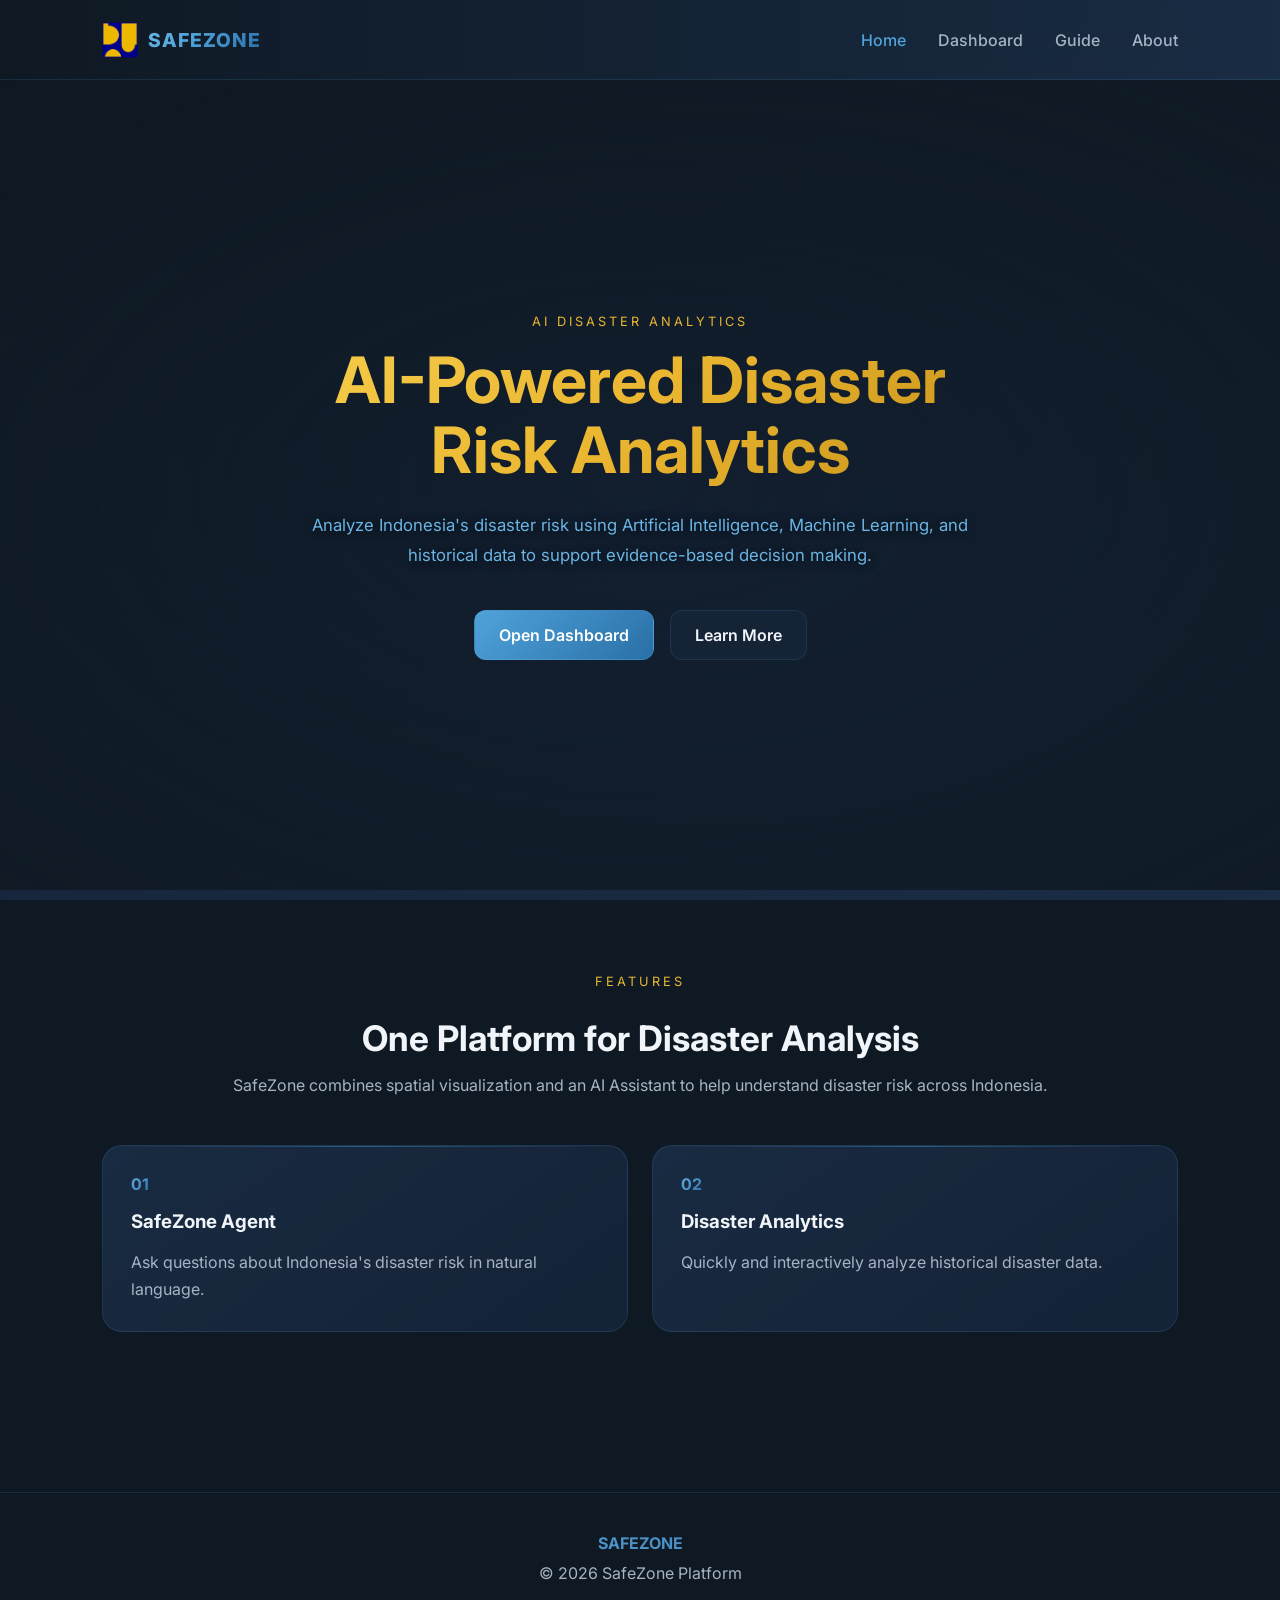
==== commit 5dcff5f7: "about" ====
--- a/index.html
+++ b/index.html
@@ -43,6 +43,7 @@
             <a href="index.html" class="active">Home</a>
             <a href="dashboard.html">Dashboard</a>
             <a href="guide.html">Guide</a>
+            <a href="about.html">About</a>
         </nav>
 
     </header>
--- a/css/style.css
+++ b/css/style.css
@@ -514,6 +514,22 @@
 }
 
 /* ============================
+   DYNAMIC DROPDOWN GROUP
+   ============================ */
+
+.dropdown-group {
+    display: flex;
+    flex-direction: column;
+    gap: 12px;
+    margin: 14px 0;
+    flex-shrink: 0;
+}
+
+.dropdown-group .dropdown-wrapper {
+    margin: 0; /* Menghilangkan margin bawaan agar tidak saling menumpuk dan terlalu lebar */
+}
+
+/* ============================
    SEND BUTTON
    ============================ */
 
@@ -587,6 +603,20 @@
 #answer-content::-webkit-scrollbar-thumb{ background:rgba(79,163,217,0.2); border-radius:999px; }
 #answer-content::-webkit-scrollbar-thumb:hover{ background:rgba(79,163,217,0.4); }
 
+.zoom-provinsi, .zoom-kabupaten {
+    color: #7dd3fc;
+    text-decoration: underline;
+    text-decoration-color: rgba(125, 211, 252, 0.4);
+    text-underline-offset: 3px;
+    transition: all 0.2s ease;
+    cursor: pointer;
+}
+
+.zoom-provinsi:hover, .zoom-kabupaten:hover {
+    color: #bae6fd;
+    text-decoration-color: #bae6fd;
+}
+
 /* ============================
    GUIDE
    ============================ */
@@ -674,4 +704,56 @@
     .navbar{ gap:16px; }
     .hero h1{ font-size:2.8rem; }
     .hero-buttons{ flex-direction:column; }
+}
+
+.about-section{
+    max-width:1200px;
+    margin:120px auto 80px;
+    padding:0 24px;
+}
+
+.team-grid{
+    display:grid;
+    grid-template-columns:repeat(auto-fit,minmax(250px,1fr));
+    gap:24px;
+    margin-top:50px;
+}
+
+.team-card{
+    background:rgba(255,255,255,0.04);
+    border:1px solid rgba(255,255,255,0.08);
+    backdrop-filter:blur(12px);
+
+    border-radius:24px;
+    padding:24px;
+
+    text-align:center;
+
+    transition:.3s;
+}
+
+.team-card:hover{
+    transform:translateY(-6px);
+    border-color:#EAB630;
+}
+
+.team-card img{
+    width:120px;
+    height:120px;
+
+    object-fit:cover;
+
+    border-radius:50%;
+
+    margin-bottom:16px;
+
+    border:3px solid #EAB630;
+}
+
+.team-card h3{
+    margin-bottom:8px;
+}
+
+.team-card span{
+    color:#A0AEC0;
 }
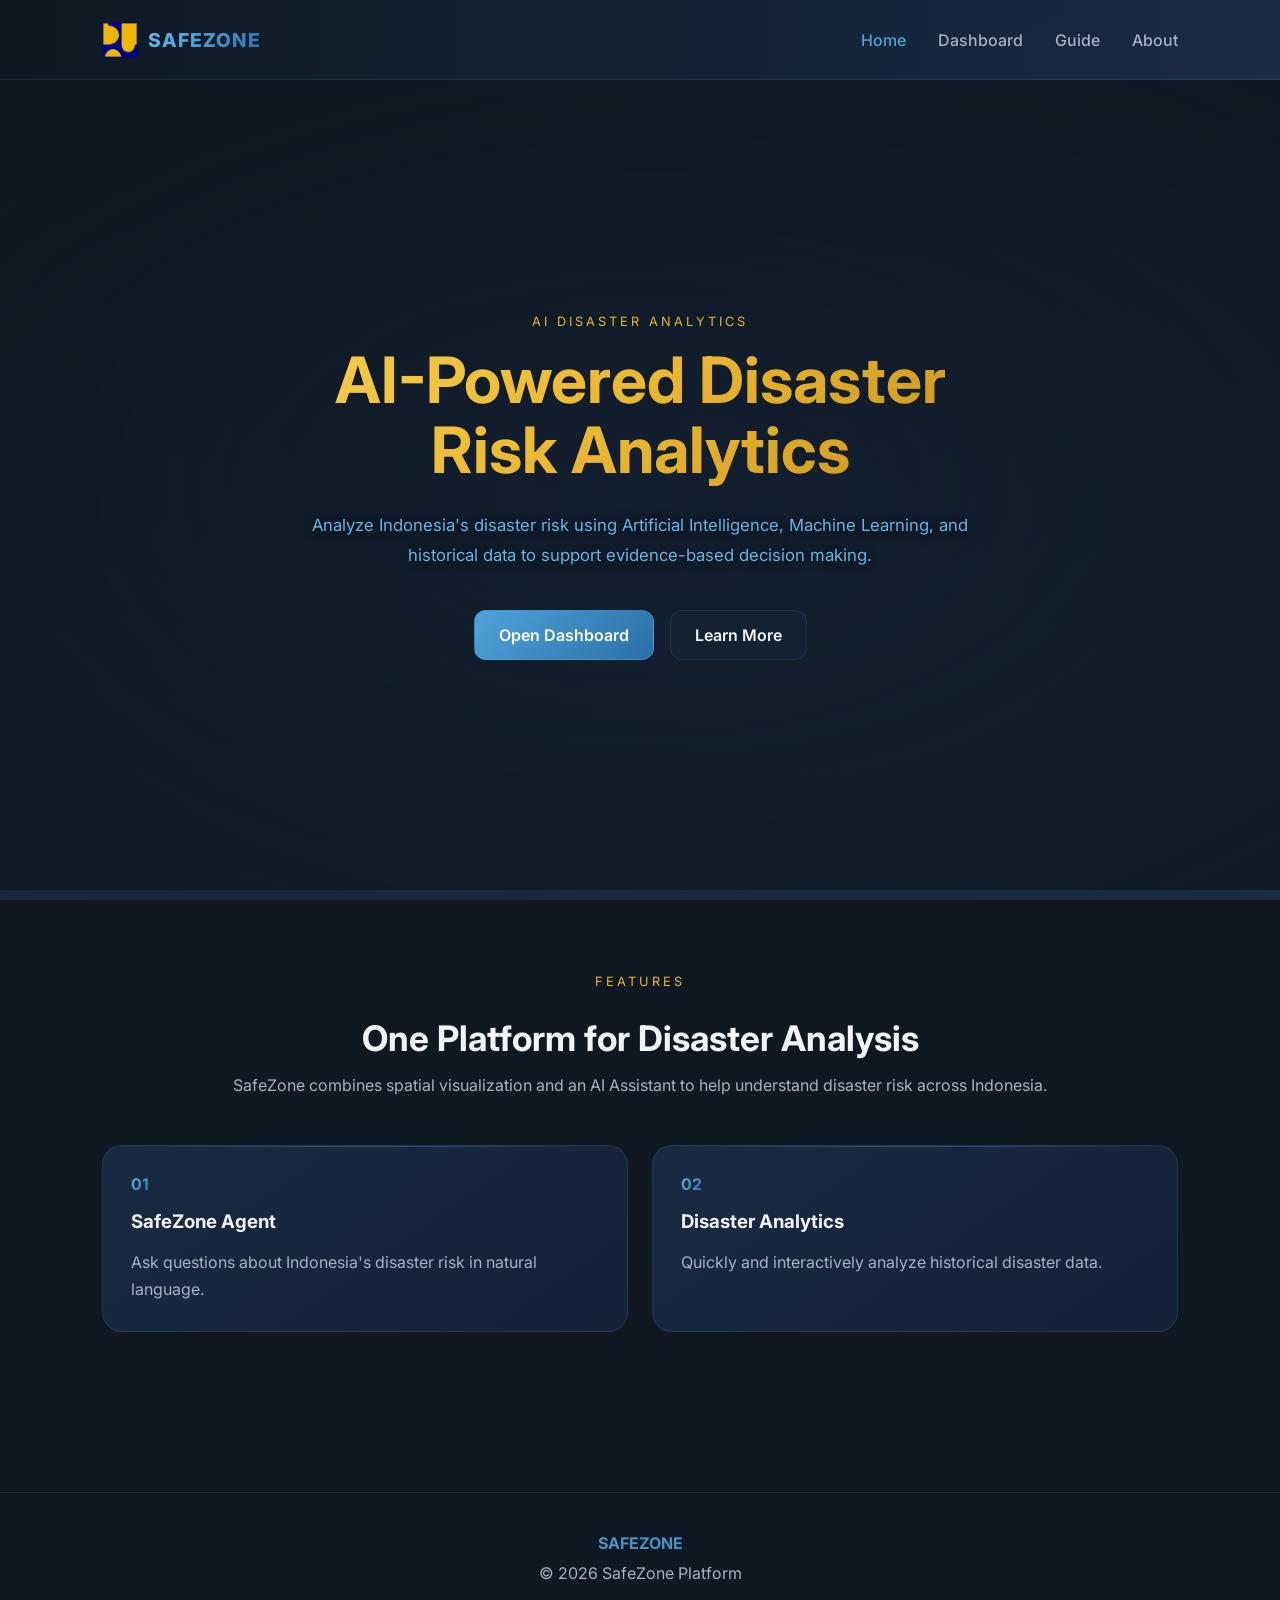
==== commit c5751e31: "revisi foto dan upd tipis" ====
--- a/index.html
+++ b/index.html
@@ -129,5 +129,6 @@
         <div class="footer-copy">© 2026 SafeZone Platform</div>
     </footer>
 
+<script src="js/transition.js"></script>
 </body>
 </html>
--- a/css/style.css
+++ b/css/style.css
@@ -714,46 +714,335 @@
 
 .team-grid{
     display:grid;
-    grid-template-columns:repeat(auto-fit,minmax(250px,1fr));
-    gap:24px;
-    margin-top:50px;
+    grid-template-columns:repeat(2,1fr);
+    gap:32px;
+    margin-top:60px;
 }
 
 .team-card{
-    background:rgba(255,255,255,0.04);
-    border:1px solid rgba(255,255,255,0.08);
-    backdrop-filter:blur(12px);
-
-    border-radius:24px;
-    padding:24px;
+    background:linear-gradient(
+        180deg,
+        rgba(255,255,255,.06),
+        rgba(255,255,255,.03)
+    );
+
+    border:1px solid rgba(255,255,255,.08);
+
+    backdrop-filter:blur(20px);
+
+    border-radius:28px;
+
+    padding:32px;
 
     text-align:center;
 
-    transition:.3s;
+    transition:.3s ease;
+
+    min-height:620px;
 }
 
 .team-card:hover{
+    transform:translateY(-8px);
+    border-color:#EAB630;
+}
+
+.team-photo{
+    width: 180px;
+    height: 180px;
+
+    object-fit: cover;
+
+    border-radius: 50%;
+
+    border: 4px solid #EAB630;
+
+    display: block;
+    margin: 0 auto 20px;
+}
+
+.team-card h3{
+    font-size:1.8rem;
+    margin-bottom:8px;
+}
+
+.team-role{
+    color:#EAB630;
+    font-weight:600;
+    margin-bottom:20px;
+    display:block;
+}
+
+.team-description{
+    color:#B8C1D1;
+    line-height:1.8;
+    font-size:1rem;
+    margin-bottom:24px;
+}
+
+.team-tags{
+    display:flex;
+    justify-content:center;
+    flex-wrap:wrap;
+    gap:10px;
+}
+
+.team-tags span{
+    padding:8px 14px;
+    border-radius:999px;
+
+    background:rgba(234,182,48,.12);
+    border:1px solid rgba(234,182,48,.25);
+
+    color:#EAB630;
+    font-size:.85rem;
+}
+
+@media(max-width:900px){
+
+    .team-grid{
+        grid-template-columns:1fr;
+    }
+
+}
+/* ============================
+   ABOUT PAGE
+   ============================ */
+
+.about-hero{
+    text-align:center;
+    padding:90px 8% 50px;
+}
+
+.about-hero-inner{
+    max-width:620px;
+    margin:0 auto;
+}
+
+.about-hero h1{
+    font-size:3.2rem;
+    line-height:1.15;
+    margin:16px 0 20px;
+    background:linear-gradient(135deg, #F1F5F9 0%, #A7B3C4 100%);
+    -webkit-background-clip:text;
+    -webkit-text-fill-color:transparent;
+    background-clip:text;
+}
+
+.about-hero p{
+    color:var(--muted);
+    line-height:1.85;
+    font-size:1rem;
+}
+
+.about-divider{
+    display:flex;
+    align-items:center;
+    gap:16px;
+    max-width:320px;
+    margin:44px auto 0;
+    color:rgba(79,163,217,0.4);
+}
+
+.about-divider span{
+    flex:1;
+    height:1px;
+    background:linear-gradient(90deg, transparent, rgba(79,163,217,0.3), transparent);
+}
+
+/* TEAM — no box, floating style */
+
+.team-section{
+    padding:48px 8% 100px;
+}
+
+.team-grid-4{
+    display:grid;
+    grid-template-columns:repeat(4, 1fr);
+    gap:8px;
+    max-width:1100px;
+    margin:0 auto;
+}
+
+.member-item{
+    display:flex;
+    flex-direction:column;
+    align-items:center;
+    text-align:center;
+    padding:32px 20px 36px;
+    border-radius:20px;
+    transition:.35s cubic-bezier(.25,.8,.25,1);
+    position:relative;
+}
+
+.member-item::after{
+    content:'';
+    position:absolute;
+    inset:0;
+    border-radius:20px;
+    background:rgba(79,163,217,0.0);
+    transition:.35s;
+    pointer-events:none;
+}
+
+.member-item:hover{
     transform:translateY(-6px);
-    border-color:#EAB630;
-}
-
-.team-card img{
+}
+
+.member-item:hover::after{
+    background:rgba(79,163,217,0.04);
+}
+
+/* Separator between members */
+.member-item + .member-item{
+    border-left:1px solid rgba(255,255,255,0.05);
+}
+
+/* Avatar */
+
+.member-avatar-wrap{
+    position:relative;
     width:120px;
     height:120px;
-
+    margin-bottom:24px;
+    flex-shrink:0;
+    background:#ffffff;
+    border-radius:50%;
+    overflow:hidden;
+}
+
+.member-avatar{
+    width:120px;
+    height:120px;
+    border-radius:50%;
     object-fit:cover;
-
+    display:block;
+    position:relative;
+    z-index:1;
+    transition:.4s;
+}
+
+.member-item:hover .member-avatar{
+    transform:scale(1.04);
+}
+
+.member-avatar-placeholder{
+    width:120px;
+    height:120px;
     border-radius:50%;
-
-    margin-bottom:16px;
-
-    border:3px solid #EAB630;
-}
-
-.team-card h3{
+    background:rgba(26,45,69,0.8);
+    display:none;
+    align-items:center;
+    justify-content:center;
+    color:var(--muted);
+    position:relative;
+    z-index:1;
+}
+
+.member-avatar-placeholder svg{
+    width:48px;
+    height:48px;
+    opacity:0.3;
+}
+
+/* Animated ring around avatar */
+.member-avatar-ring{
+    display:none;
+    position:absolute;
+    inset:-4px;
+    border-radius:16px;
+    border:2px solid transparent;
+    background:
+        linear-gradient(rgba(15,25,35,1), rgba(15,25,35,1)) padding-box,
+        linear-gradient(135deg, rgba(79,163,217,0.5), rgba(42,111,168,0.2), rgba(79,163,217,0.5)) border-box;
+    transition:.4s;
+    z-index:0;
+}
+
+
+
+/* Text */
+
+.member-name{
+    font-size:1rem;
+    font-weight:700;
+    color:var(--text);
+    line-height:1.3;
     margin-bottom:8px;
 }
 
-.team-card span{
-    color:#A0AEC0;
+.member-role{
+    font-size:.76rem;
+    font-weight:600;
+    color:var(--accent);
+    letter-spacing:.6px;
+    text-transform:uppercase;
+    margin-bottom:14px;
+    display:block;
+}
+
+.member-desc{
+    font-size:.84rem;
+    color:var(--muted);
+    line-height:1.75;
+}
+
+/* RESPONSIVE */
+
+@media(max-width:900px){
+    .team-grid-4{
+        grid-template-columns:repeat(2, 1fr);
+        gap:0;
+    }
+    .member-item + .member-item{
+        border-left:none;
+    }
+    .member-item:nth-child(odd){
+        border-right:1px solid rgba(255,255,255,0.05);
+    }
+    .member-item:nth-child(1),
+    .member-item:nth-child(2){
+        border-bottom:1px solid rgba(255,255,255,0.05);
+    }
+    .about-hero h1{
+        font-size:2.4rem;
+    }
+}
+
+@media(max-width:540px){
+    .team-grid-4{
+        grid-template-columns:1fr;
+    }
+    .member-item + .member-item,
+    .member-item:nth-child(odd){
+        border:none;
+        border-top:1px solid rgba(255,255,255,0.05);
+    }
+    .about-hero h1{
+        font-size:2rem;
+    }
+}
+
+/* ============================
+   PAGE TRANSITION
+   ============================ */
+
+body{
+    animation:pageFadeIn .4s ease forwards;
+}
+
+@keyframes pageFadeIn{
+    from{
+        opacity:0;
+        transform:translateY(8px);
+    }
+    to{
+        opacity:1;
+        transform:translateY(0);
+    }
+}
+
+body.fade-out{
+    opacity:0;
+    transform:translateY(-8px);
+    transition:opacity .3s ease, transform .3s ease;
 }
